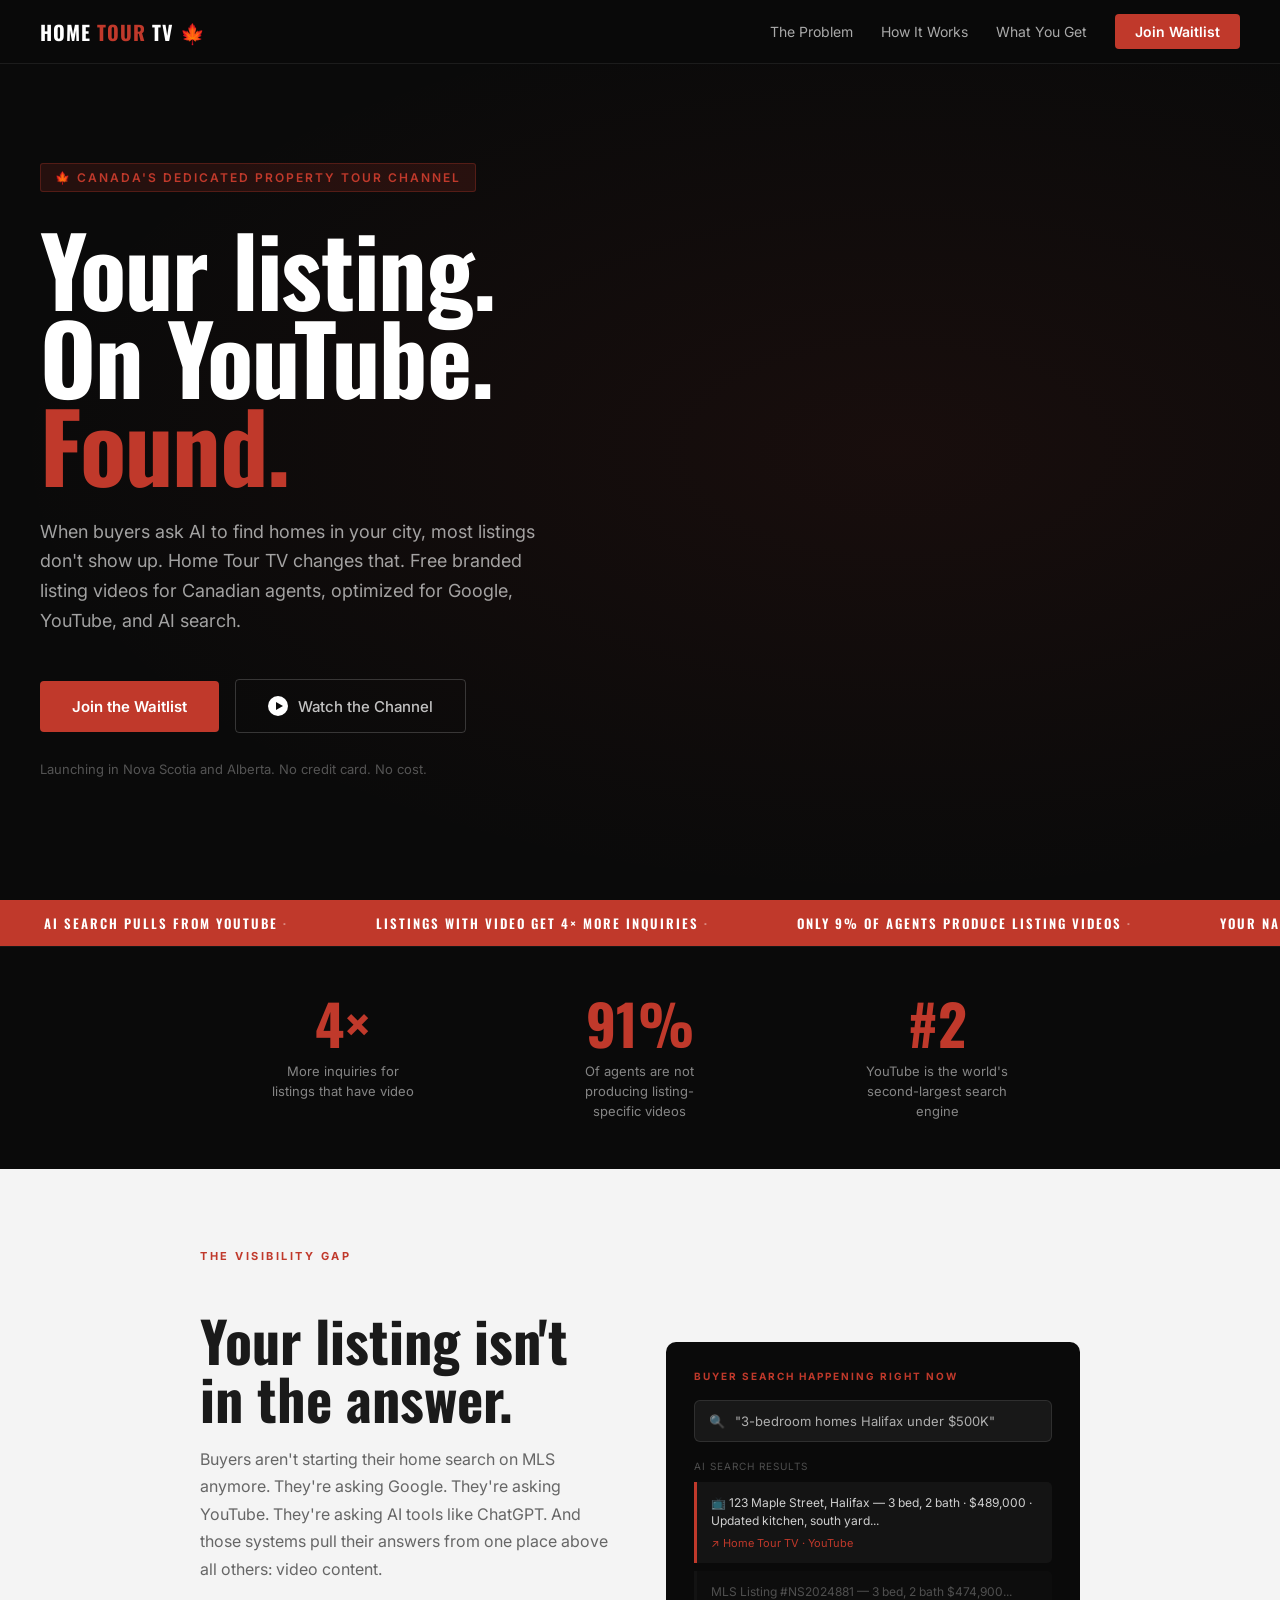
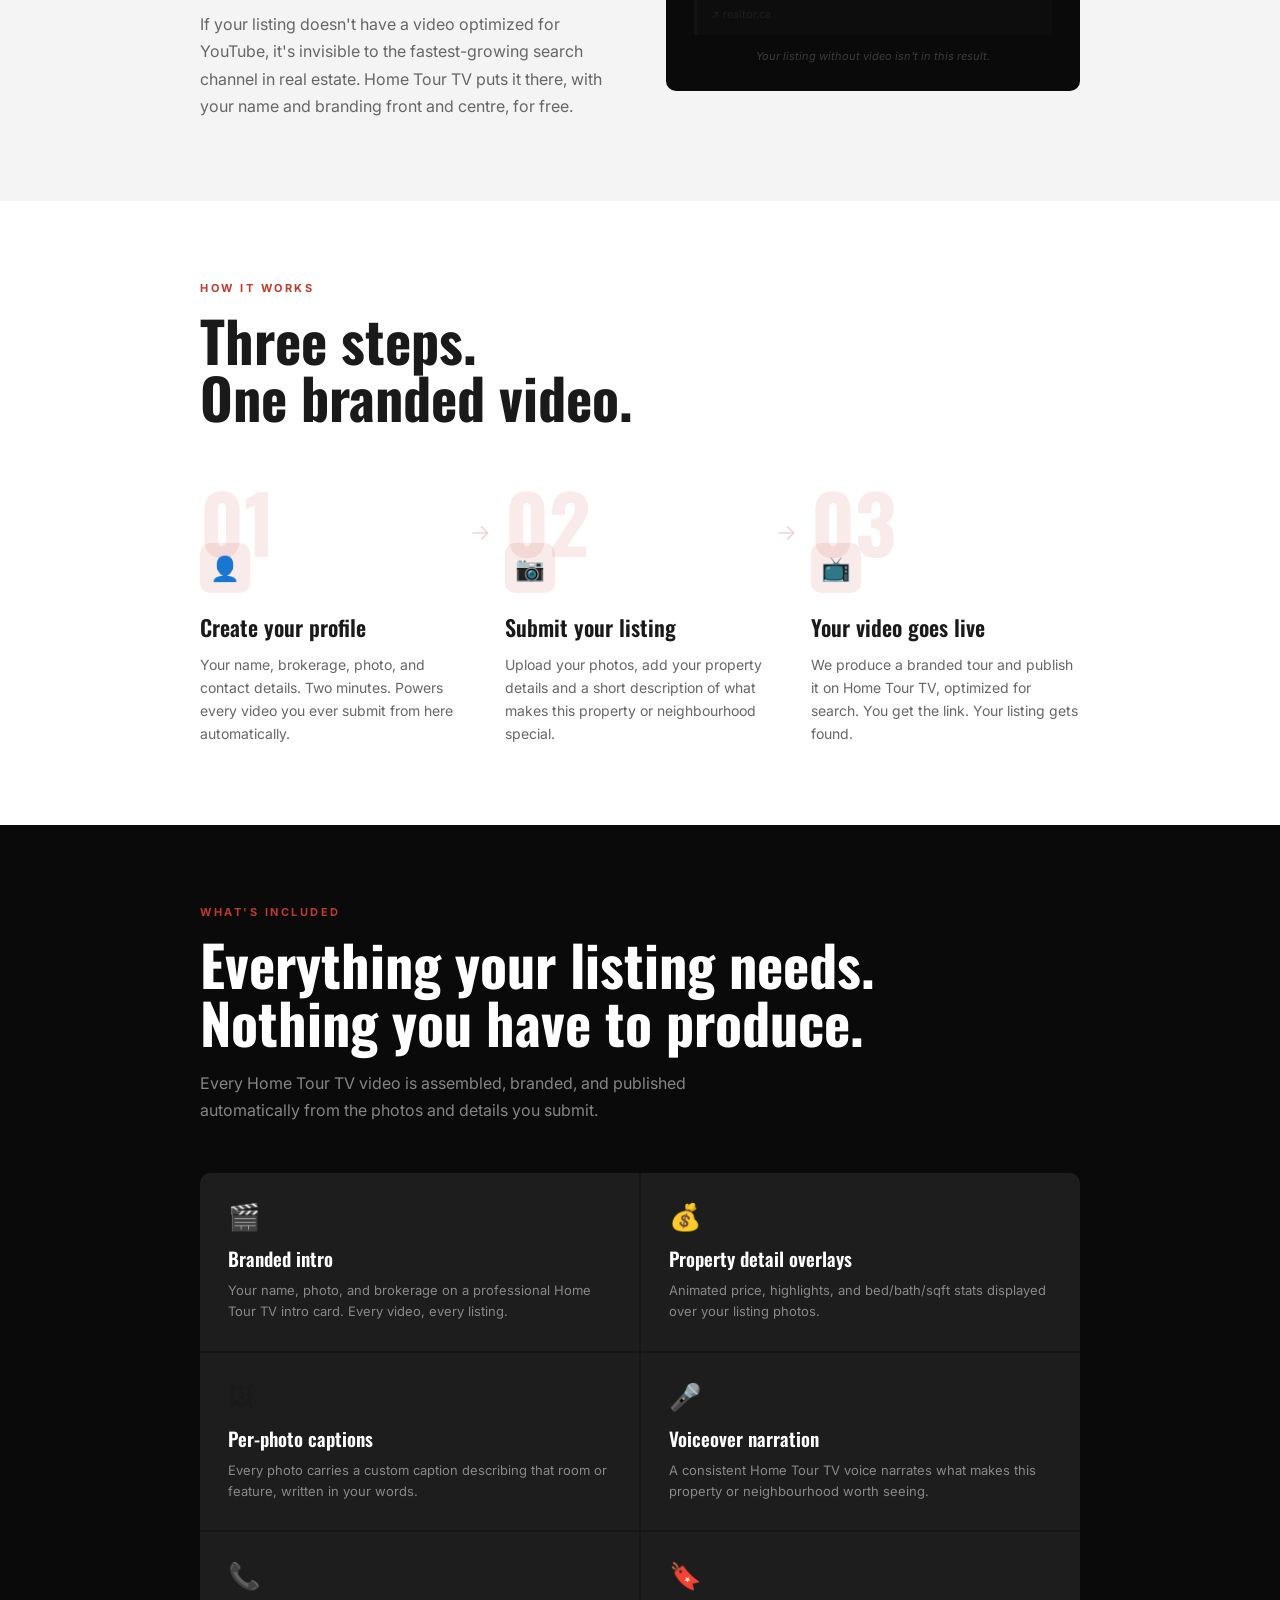
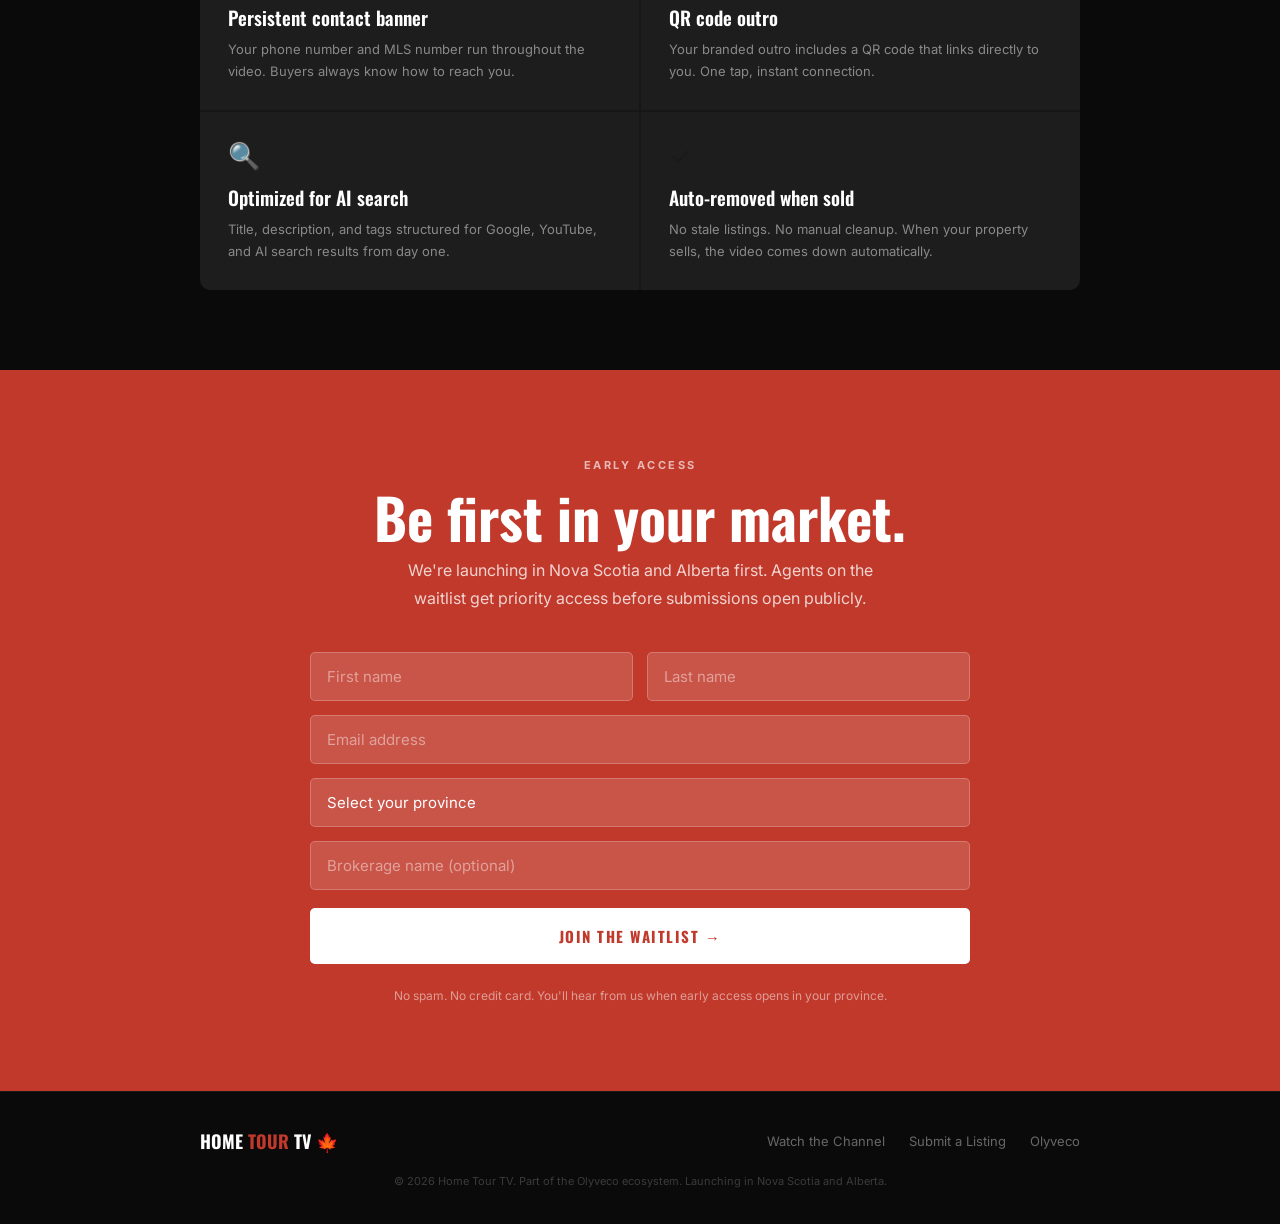
==== index.html @ 2bc675bc "Initial landing page for hometourtv.com Static HTML/CSS/JS landing page with: - Hero with three-word" ====
<!DOCTYPE html>
<html lang="en">
<head>
<meta charset="UTF-8">
<meta name="viewport" content="width=device-width, initial-scale=1.0">
<title>Home Tour TV — Canada's Property Tour Channel</title>
<meta name="description" content="Free branded listing videos on Canada's property tour channel. Your photos, your branding, optimized for Google, YouTube, and AI search. Launching in NS and AB.">
<meta property="og:title" content="Home Tour TV — Canada's Property Tour Channel">
<meta property="og:description" content="When buyers ask AI to find homes in your city, your listing should show up. Home Tour TV makes that happen. Free for Canadian agents.">
<meta property="og:image" content="/images/og-image.jpg">
<meta property="og:url" content="https://hometourtv.com">
<meta name="twitter:card" content="summary_large_image">
<link rel="canonical" href="https://hometourtv.com">
<link rel="icon" href="/images/favicon.png" type="image/png">
<link href="https://fonts.googleapis.com/css2?family=Oswald:wght@400;600;700&family=Inter:wght@400;500;600&display=swap" rel="stylesheet">
<link rel="stylesheet" href="/css/styles.css">
</head>
<body>

<nav>
  <div class="nav-logo">HOME <span>TOUR</span> TV &#127809;</div>
  <div class="nav-links">
    <a href="#problem">The Problem</a>
    <a href="#how">How It Works</a>
    <a href="#features">What You Get</a>
    <a href="#waitlist" class="nav-cta" data-track="cta_click">Join Waitlist</a>
  </div>
</nav>

<div class="hero">
  <div class="hero-inner">
    <div class="hero-eyebrow"><span>&#127809; Canada's dedicated property tour channel</span></div>
    <h1>Your listing.<br>On YouTube.<br><em>Found.</em></h1>
    <p class="hero-sub">When buyers ask AI to find homes in your city, most listings don't show up. Home Tour TV changes that. Free branded listing videos for Canadian agents, optimized for Google, YouTube, and AI search.</p>
    <div class="hero-actions">
      <a href="#waitlist" class="btn-primary" id="hero-cta" data-track="cta_click">Join the Waitlist</a>
      <a href="https://www.youtube.com/@HomeTourTV" target="_blank" rel="noopener" class="btn-ghost" data-track="channel_click"><span class="play-dot"></span>Watch the Channel</a>
    </div>
    <p class="hero-footnote">Launching in Nova Scotia and Alberta. No credit card. No cost.</p>
  </div>
</div>

<div class="ticker" aria-hidden="true">
  <div class="ticker-inner">
    <span class="tick">AI search pulls from YouTube <span class="tick-sep">&#183;</span></span>
    <span class="tick">Listings with video get 4&#215; more inquiries <span class="tick-sep">&#183;</span></span>
    <span class="tick">Only 9% of agents produce listing videos <span class="tick-sep">&#183;</span></span>
    <span class="tick">Your name. Your brand. Your channel. <span class="tick-sep">&#183;</span></span>
    <span class="tick">Auto-removed when your property sells <span class="tick-sep">&#183;</span></span>
    <span class="tick">Free for Canadian agents <span class="tick-sep">&#183;</span></span>
    <span class="tick">AI search pulls from YouTube <span class="tick-sep">&#183;</span></span>
    <span class="tick">Listings with video get 4&#215; more inquiries <span class="tick-sep">&#183;</span></span>
    <span class="tick">Only 9% of agents produce listing videos <span class="tick-sep">&#183;</span></span>
    <span class="tick">Your name. Your brand. Your channel. <span class="tick-sep">&#183;</span></span>
    <span class="tick">Auto-removed when your property sells <span class="tick-sep">&#183;</span></span>
    <span class="tick">Free for Canadian agents <span class="tick-sep">&#183;</span></span>
  </div>
</div>

<div class="stats-bar">
  <div class="stats-row">
    <div class="stat">
      <div class="stat-fig">4&#215;</div>
      <div class="stat-desc">More inquiries for listings that have video</div>
    </div>
    <div class="stat">
      <div class="stat-fig">91%</div>
      <div class="stat-desc">Of agents are not producing listing-specific videos</div>
    </div>
    <div class="stat">
      <div class="stat-fig">#2</div>
      <div class="stat-desc">YouTube is the world's second-largest search engine</div>
    </div>
  </div>
</div>

<section class="section problem-bg" id="problem">
  <div class="wrap">
    <p class="eyebrow">The visibility gap</p>
    <div class="problem-grid">
      <div>
        <h2 class="headline">Your listing isn't in the answer.</h2>
        <p class="body-text">Buyers aren't starting their home search on MLS anymore. They're asking Google. They're asking YouTube. They're asking AI tools like ChatGPT. And those systems pull their answers from one place above all others: video content.<br><br>If your listing doesn't have a video optimized for YouTube, it's invisible to the fastest-growing search channel in real estate. Home Tour TV puts it there, with your name and branding front and centre, for free.</p>
      </div>
      <div class="vis">
        <p class="vis-label">Buyer search happening right now</p>
        <div class="search-pill">
          <span>&#128269;</span>
          <span>"3-bedroom homes Halifax under $500K"</span>
        </div>
        <p class="results-label">AI search results</p>
        <div class="result">
          <p>&#128250; 123 Maple Street, Halifax &#8212; 3 bed, 2 bath &#183; $489,000 &#183; Updated kitchen, south yard...</p>
          <p class="src">&#8599; Home Tour TV &#183; YouTube</p>
        </div>
        <div class="result result-dim">
          <p>MLS Listing #NS2024881 &#8212; 3 bed, 2 bath $474,900...</p>
          <p class="src">&#8599; realtor.ca</p>
        </div>
        <p class="no-show">Your listing without video isn't in this result.</p>
      </div>
    </div>
  </div>
</section>

<section class="section" id="how">
  <div class="wrap">
    <p class="eyebrow">How it works</p>
    <h2 class="headline">Three steps.<br>One branded video.</h2>
    <div class="steps-row">
      <div class="step">
        <div class="step-num">01</div>
        <div class="step-icon">&#128100;</div>
        <h3>Create your profile</h3>
        <p>Your name, brokerage, photo, and contact details. Two minutes. Powers every video you ever submit from here automatically.</p>
        <span class="step-arrow">&#8594;</span>
      </div>
      <div class="step">
        <div class="step-num">02</div>
        <div class="step-icon">&#128247;</div>
        <h3>Submit your listing</h3>
        <p>Upload your photos, add your property details and a short description of what makes this property or neighbourhood special.</p>
        <span class="step-arrow">&#8594;</span>
      </div>
      <div class="step">
        <div class="step-num">03</div>
        <div class="step-icon">&#128250;</div>
        <h3>Your video goes live</h3>
        <p>We produce a branded tour and publish it on Home Tour TV, optimized for search. You get the link. Your listing gets found.</p>
      </div>
    </div>
  </div>
</section>

<section class="dark-section" id="features">
  <div class="wrap">
    <p class="eyebrow">What's included</p>
    <h2 class="headline">Everything your listing needs.<br>Nothing you have to produce.</h2>
    <p class="body-text">Every Home Tour TV video is assembled, branded, and published automatically from the photos and details you submit.</p>
    <div class="features-grid">
      <div class="feat">
        <div class="feat-ico">&#127916;</div>
        <h4>Branded intro</h4>
        <p>Your name, photo, and brokerage on a professional Home Tour TV intro card. Every video, every listing.</p>
      </div>
      <div class="feat">
        <div class="feat-ico">&#128176;</div>
        <h4>Property detail overlays</h4>
        <p>Animated price, highlights, and bed/bath/sqft stats displayed over your listing photos.</p>
      </div>
      <div class="feat">
        <div class="feat-ico">&#128444;</div>
        <h4>Per-photo captions</h4>
        <p>Every photo carries a custom caption describing that room or feature, written in your words.</p>
      </div>
      <div class="feat">
        <div class="feat-ico">&#127908;</div>
        <h4>Voiceover narration</h4>
        <p>A consistent Home Tour TV voice narrates what makes this property or neighbourhood worth seeing.</p>
      </div>
      <div class="feat">
        <div class="feat-ico">&#128222;</div>
        <h4>Persistent contact banner</h4>
        <p>Your phone number and MLS number run throughout the video. Buyers always know how to reach you.</p>
      </div>
      <div class="feat">
        <div class="feat-ico">&#128278;</div>
        <h4>QR code outro</h4>
        <p>Your branded outro includes a QR code that links directly to you. One tap, instant connection.</p>
      </div>
      <div class="feat">
        <div class="feat-ico">&#128269;</div>
        <h4>Optimized for AI search</h4>
        <p>Title, description, and tags structured for Google, YouTube, and AI search results from day one.</p>
      </div>
      <div class="feat">
        <div class="feat-ico">&#10003;</div>
        <h4>Auto-removed when sold</h4>
        <p>No stale listings. No manual cleanup. When your property sells, the video comes down automatically.</p>
      </div>
    </div>
  </div>
</section>

<section class="form-bg" id="waitlist">
  <div class="form-wrap">
    <p class="eyebrow">Early access</p>
    <h2 class="headline">Be first in your market.</h2>
    <p class="body-text">We're launching in Nova Scotia and Alberta first. Agents on the waitlist get priority access before submissions open publicly.</p>
    <form id="waitlist-form" class="field-group" novalidate>
      <div class="field-row">
        <input type="text" id="fname" name="first_name" placeholder="First name" required>
        <input type="text" id="lname" name="last_name" placeholder="Last name">
      </div>
      <input type="email" id="email" name="email" placeholder="Email address" required>
      <select id="province" name="province" required>
        <option value="" disabled selected>Select your province</option>
        <option value="NS">Nova Scotia</option>
        <option value="AB">Alberta</option>
        <option value="other">Other province (national waitlist)</option>
      </select>
      <input type="text" id="brokerage" name="brokerage" placeholder="Brokerage name (optional)">
      <button type="submit" class="submit-btn">JOIN THE WAITLIST &#8594;</button>
      <p class="form-fine">No spam. No credit card. You'll hear from us when early access opens in your province.</p>
    </form>
    <div class="success-box" id="success-box">
      <h3>You're on the list. &#127809;</h3>
      <p>We'll email you the moment early access opens in your province. Know another agent who should be on here? Forward this page their way.</p>
    </div>
  </div>
</section>

<footer>
  <div class="footer-row">
    <div class="footer-brand">HOME <span>TOUR</span> TV &#127809;</div>
    <div class="footer-nav">
      <a href="https://www.youtube.com/@HomeTourTV" target="_blank" rel="noopener">Watch the Channel</a>
      <a href="https://submityourlisting.ca">Submit a Listing</a>
      <a href="https://olyveco.com">Olyveco</a>
    </div>
  </div>
  <p class="footer-copy">&#169; 2026 Home Tour TV. Part of the Olyveco ecosystem. Launching in Nova Scotia and Alberta.</p>
</footer>

<!-- GA4 — replace G-XXXXXXXXXX with your Measurement ID -->
<script async src="https://www.googletagmanager.com/gtag/js?id=G-XXXXXXXXXX"></script>
<script>
window.dataLayer = window.dataLayer || [];
function gtag(){ dataLayer.push(arguments); }
gtag('js', new Date());
gtag('config', 'G-XXXXXXXXXX');
</script>
<script src="/js/main.js"></script>
</body>
</html>
---- css/styles.css ----
/* === Reset & Variables === */
*, *::before, *::after { margin: 0; padding: 0; box-sizing: border-box; }

:root {
  --red: #C0392B;
  --red-dark: #8B1A1A;
  --black: #0A0A0A;
  --white: #FFFFFF;
  --gray: #F4F4F4;
  --text: #1A1A1A;
  --muted: #666666;
}

body {
  font-family: 'Inter', sans-serif;
  background: var(--white);
  color: var(--text);
  overflow-x: hidden;
}

/* === Navigation === */
nav {
  position: fixed;
  top: 0;
  left: 0;
  right: 0;
  z-index: 100;
  background: rgba(10, 10, 10, 0.96);
  backdrop-filter: blur(8px);
  -webkit-backdrop-filter: blur(8px);
  display: flex;
  align-items: center;
  justify-content: space-between;
  padding: 14px 40px;
  border-bottom: 1px solid rgba(255, 255, 255, 0.08);
}

.nav-logo {
  font-family: 'Oswald', sans-serif;
  font-weight: 700;
  font-size: 20px;
  color: var(--white);
  letter-spacing: 1px;
}

.nav-logo span { color: var(--red); }

.nav-links {
  display: flex;
  align-items: center;
  gap: 0;
}

.nav-links a {
  color: rgba(255, 255, 255, 0.65);
  text-decoration: none;
  font-size: 14px;
  margin-left: 28px;
  transition: color 0.2s;
}

.nav-links a:hover { color: var(--white); }

.nav-cta {
  background: var(--red) !important;
  color: var(--white) !important;
  padding: 9px 20px;
  border-radius: 4px;
  font-weight: 600;
  font-size: 13px;
}

/* === Hero === */
.hero {
  background: var(--black);
  min-height: 100vh;
  display: flex;
  flex-direction: column;
  justify-content: center;
  padding: 120px 40px 80px;
  position: relative;
  overflow: hidden;
}

.hero::before {
  content: '';
  position: absolute;
  top: 0;
  left: 0;
  right: 0;
  bottom: 0;
  background: radial-gradient(ellipse at 70% 50%, rgba(192, 57, 43, 0.08) 0%, transparent 70%);
  pointer-events: none;
}

.hero-inner {
  max-width: 800px;
  position: relative;
}

.hero-eyebrow {
  display: inline-flex;
  align-items: center;
  gap: 8px;
  background: rgba(192, 57, 43, 0.15);
  border: 1px solid rgba(192, 57, 43, 0.3);
  border-radius: 3px;
  padding: 6px 14px;
  margin-bottom: 32px;
}

.hero-eyebrow span {
  font-size: 12px;
  font-weight: 600;
  color: var(--red);
  text-transform: uppercase;
  letter-spacing: 2px;
}

.hero h1 {
  font-family: 'Oswald', sans-serif;
  font-weight: 700;
  font-size: clamp(52px, 8vw, 96px);
  line-height: 0.92;
  color: var(--white);
  letter-spacing: -1px;
  margin-bottom: 28px;
}

.hero h1 em {
  color: var(--red);
  font-style: normal;
}

.hero-sub {
  font-size: 18px;
  color: rgba(255, 255, 255, 0.62);
  line-height: 1.65;
  max-width: 520px;
  margin-bottom: 44px;
}

.hero-actions {
  display: flex;
  gap: 16px;
  flex-wrap: wrap;
  align-items: center;
}

.btn-primary {
  background: var(--red);
  color: var(--white);
  padding: 16px 32px;
  border-radius: 4px;
  font-weight: 600;
  font-size: 15px;
  text-decoration: none;
  display: inline-block;
  transition: background 0.2s;
  border: none;
  cursor: pointer;
}

.btn-primary:hover { background: var(--red-dark); }

.btn-ghost {
  background: transparent;
  color: rgba(255, 255, 255, 0.75);
  padding: 16px 32px;
  border-radius: 4px;
  font-weight: 500;
  font-size: 15px;
  text-decoration: none;
  display: inline-flex;
  align-items: center;
  gap: 10px;
  border: 1px solid rgba(255, 255, 255, 0.18);
  transition: all 0.2s;
}

.btn-ghost:hover {
  border-color: rgba(255, 255, 255, 0.45);
  color: var(--white);
}

.play-dot {
  width: 20px;
  height: 20px;
  background: var(--white);
  border-radius: 50%;
  display: flex;
  align-items: center;
  justify-content: center;
  flex-shrink: 0;
}

.play-dot::after {
  content: '';
  border-left: 7px solid var(--black);
  border-top: 4px solid transparent;
  border-bottom: 4px solid transparent;
  margin-left: 2px;
}

.hero-footnote {
  margin-top: 28px;
  font-size: 13px;
  color: rgba(255, 255, 255, 0.3);
}

/* === News Ticker === */
.ticker {
  background: var(--red);
  padding: 13px 0;
  overflow: hidden;
  white-space: nowrap;
}

.ticker-inner {
  display: inline-flex;
  animation: scroll 32s linear infinite;
}

.tick {
  font-family: 'Oswald', sans-serif;
  font-weight: 600;
  font-size: 13px;
  color: var(--white);
  letter-spacing: 2px;
  text-transform: uppercase;
  padding: 0 44px;
}

.tick-sep { color: rgba(255, 255, 255, 0.4); }

@keyframes scroll {
  0% { transform: translateX(0); }
  100% { transform: translateX(-50%); }
}

@media (prefers-reduced-motion: reduce) {
  .ticker-inner { animation: none; }
}

/* === Stats Bar === */
.stats-bar {
  background: var(--black);
  border-top: 1px solid rgba(255, 255, 255, 0.05);
  padding: 48px 40px;
}

.stats-row {
  max-width: 860px;
  margin: 0 auto;
  display: grid;
  grid-template-columns: repeat(3, 1fr);
  gap: 32px;
}

.stat { text-align: center; }

.stat-fig {
  font-family: 'Oswald', sans-serif;
  font-weight: 700;
  font-size: 56px;
  color: var(--red);
  line-height: 1;
  margin-bottom: 10px;
}

.stat-desc {
  font-size: 13px;
  color: rgba(255, 255, 255, 0.5);
  line-height: 1.55;
  max-width: 150px;
  margin: 0 auto;
}

/* === Shared Section Styles === */
.section { padding: 80px 40px; }
.wrap { max-width: 880px; margin: 0 auto; }

.eyebrow {
  font-size: 11px;
  font-weight: 700;
  color: var(--red);
  text-transform: uppercase;
  letter-spacing: 2.5px;
  margin-bottom: 16px;
}

.headline {
  font-family: 'Oswald', sans-serif;
  font-weight: 700;
  font-size: clamp(34px, 4.5vw, 56px);
  line-height: 1.02;
  margin-bottom: 20px;
}

.body-text {
  font-size: 16px;
  color: var(--muted);
  line-height: 1.72;
  max-width: 560px;
}

/* === Problem Section === */
.problem-bg { background: var(--gray); }

.problem-grid {
  display: grid;
  grid-template-columns: 1fr 1fr;
  gap: 52px;
  align-items: center;
  margin-top: 48px;
}

.vis {
  background: var(--black);
  border-radius: 10px;
  padding: 28px;
}

.vis-label {
  font-size: 10px;
  color: var(--red);
  font-weight: 700;
  letter-spacing: 2px;
  text-transform: uppercase;
  margin-bottom: 18px;
}

.search-pill {
  background: rgba(255, 255, 255, 0.06);
  border: 1px solid rgba(255, 255, 255, 0.1);
  border-radius: 6px;
  padding: 12px 14px;
  display: flex;
  align-items: center;
  gap: 10px;
  margin-bottom: 18px;
}

.search-pill span {
  font-size: 13px;
  color: rgba(255, 255, 255, 0.65);
}

.results-label {
  font-size: 10px;
  color: rgba(255, 255, 255, 0.28);
  margin-bottom: 10px;
  letter-spacing: 1px;
  text-transform: uppercase;
}

.result {
  border-left: 3px solid var(--red);
  background: rgba(255, 255, 255, 0.04);
  padding: 12px 14px;
  border-radius: 0 5px 5px 0;
  margin-bottom: 8px;
}

.result p {
  font-size: 12px;
  color: rgba(255, 255, 255, 0.8);
  line-height: 1.5;
}

.result .src {
  font-size: 11px;
  color: var(--red);
  margin-top: 5px;
}

.result-dim {
  border-left-color: rgba(255, 255, 255, 0.08);
  opacity: 0.35;
}

.result-dim .src { color: rgba(255, 255, 255, 0.2); }

.no-show {
  font-size: 11px;
  color: rgba(255, 255, 255, 0.2);
  text-align: center;
  margin-top: 14px;
  font-style: italic;
}

/* === How It Works === */
.steps-row {
  display: grid;
  grid-template-columns: repeat(3, 1fr);
  gap: 36px;
  margin-top: 56px;
  position: relative;
}

.step { position: relative; }

.step-num {
  font-family: 'Oswald', sans-serif;
  font-size: 80px;
  font-weight: 700;
  color: rgba(192, 57, 43, 0.1);
  line-height: 1;
  margin-bottom: -18px;
}

.step-icon {
  width: 50px;
  height: 50px;
  background: rgba(192, 57, 43, 0.1);
  border-radius: 10px;
  display: flex;
  align-items: center;
  justify-content: center;
  font-size: 24px;
  margin-bottom: 18px;
}

.step h3 {
  font-family: 'Oswald', sans-serif;
  font-size: 22px;
  font-weight: 600;
  margin-bottom: 10px;
}

.step p {
  font-size: 14px;
  color: var(--muted);
  line-height: 1.65;
}

.step-arrow {
  position: absolute;
  right: -22px;
  top: 38px;
  font-size: 22px;
  color: rgba(192, 57, 43, 0.25);
  font-weight: 300;
}

/* === Features (Dark) === */
.dark-section {
  background: var(--black);
  padding: 80px 40px;
}

.dark-section .eyebrow { color: var(--red); }
.dark-section .headline { color: var(--white); }

.dark-section .body-text {
  color: rgba(255, 255, 255, 0.5);
  margin-bottom: 48px;
}

.features-grid {
  display: grid;
  grid-template-columns: repeat(2, 1fr);
  gap: 2px;
  background: rgba(255, 255, 255, 0.05);
  border-radius: 10px;
  overflow: hidden;
}

.feat {
  background: rgba(255, 255, 255, 0.03);
  padding: 28px;
  transition: background 0.2s;
}

.feat:hover { background: rgba(255, 255, 255, 0.06); }
.feat-ico { font-size: 26px; margin-bottom: 12px; }

.feat h4 {
  font-family: 'Oswald', sans-serif;
  font-size: 19px;
  font-weight: 600;
  color: var(--white);
  margin-bottom: 8px;
}

.feat p {
  font-size: 13px;
  color: rgba(255, 255, 255, 0.48);
  line-height: 1.65;
}

/* === Waitlist Form === */
.form-bg {
  background: var(--red);
  padding: 88px 40px;
}

.form-wrap {
  max-width: 660px;
  margin: 0 auto;
  text-align: center;
}

.form-wrap .eyebrow { color: rgba(255, 255, 255, 0.65); }
.form-wrap .headline { color: var(--white); margin-bottom: 12px; }

.form-wrap .body-text {
  color: rgba(255, 255, 255, 0.78);
  margin: 0 auto 40px;
  max-width: 480px;
}

.field-group {
  display: flex;
  flex-direction: column;
  gap: 14px;
  text-align: left;
}

.field-row {
  display: grid;
  grid-template-columns: 1fr 1fr;
  gap: 14px;
}

.field-group input,
.field-group select {
  background: rgba(255, 255, 255, 0.14);
  border: 1px solid rgba(255, 255, 255, 0.22);
  border-radius: 5px;
  padding: 14px 16px;
  font-size: 15px;
  color: var(--white);
  font-family: 'Inter', sans-serif;
  width: 100%;
  outline: none;
  transition: border 0.2s;
}

.field-group input::placeholder { color: rgba(255, 255, 255, 0.45); }

.field-group input:focus,
.field-group select:focus {
  border-color: rgba(255, 255, 255, 0.55);
}

.field-group select {
  appearance: none;
  -webkit-appearance: none;
  cursor: pointer;
}

.field-group select option { background: #8B1A1A; }

.field-group input.field-error,
.field-group select.field-error {
  border-color: rgba(255, 255, 255, 0.9);
}

.submit-btn {
  background: var(--white);
  color: var(--red);
  border: none;
  border-radius: 5px;
  padding: 17px;
  font-size: 15px;
  font-weight: 700;
  font-family: 'Oswald', sans-serif;
  letter-spacing: 1.5px;
  text-transform: uppercase;
  cursor: pointer;
  width: 100%;
  transition: all 0.2s;
  margin-top: 4px;
}

.submit-btn:hover {
  background: var(--black);
  color: var(--white);
}

.submit-btn:disabled {
  opacity: 0.6;
  cursor: not-allowed;
}

.form-fine {
  font-size: 12px;
  color: rgba(255, 255, 255, 0.5);
  margin-top: 10px;
  text-align: center;
}

.success-box {
  display: none;
  background: rgba(255, 255, 255, 0.18);
  border-radius: 10px;
  padding: 32px;
  text-align: center;
}

.success-box h3 {
  font-family: 'Oswald', sans-serif;
  font-size: 28px;
  color: var(--white);
  margin-bottom: 10px;
}

.success-box p {
  font-size: 14px;
  color: rgba(255, 255, 255, 0.82);
  line-height: 1.6;
}

/* === Footer === */
footer {
  background: var(--black);
  border-top: 1px solid rgba(255, 255, 255, 0.06);
  padding: 36px 40px;
}

.footer-row {
  max-width: 880px;
  margin: 0 auto;
  display: flex;
  align-items: center;
  justify-content: space-between;
  flex-wrap: wrap;
  gap: 16px;
}

.footer-brand {
  font-family: 'Oswald', sans-serif;
  font-weight: 700;
  font-size: 18px;
  color: var(--white);
}

.footer-brand span { color: var(--red); }

.footer-nav {
  display: flex;
  gap: 24px;
}

.footer-nav a {
  font-size: 13px;
  color: rgba(255, 255, 255, 0.38);
  text-decoration: none;
  transition: color 0.2s;
}

.footer-nav a:hover { color: rgba(255, 255, 255, 0.75); }

.footer-copy {
  max-width: 880px;
  margin: 20px auto 0;
  font-size: 11px;
  color: rgba(255, 255, 255, 0.2);
  text-align: center;
}

/* === Mobile: < 768px === */
@media (max-width: 767px) {
  nav { padding: 12px 20px; }

  .nav-links a:not(.nav-cta) { display: none; }

  .hero { padding: 100px 24px 60px; }

  .hero h1 { font-size: clamp(44px, 12vw, 72px); }

  .hero-sub { font-size: 16px; }

  .hero-actions { flex-direction: column; align-items: stretch; }

  .btn-primary,
  .btn-ghost {
    text-align: center;
    justify-content: center;
  }

  .stats-row {
    grid-template-columns: 1fr;
    gap: 28px;
  }

  .stat-fig { font-size: 44px; }

  .section { padding: 60px 24px; }

  .problem-grid {
    grid-template-columns: 1fr;
    gap: 32px;
  }

  .steps-row {
    grid-template-columns: 1fr;
    gap: 40px;
  }

  .step-arrow { display: none; }

  .features-grid { grid-template-columns: 1fr; }

  .form-bg { padding: 60px 24px; }

  .field-row { grid-template-columns: 1fr; }

  footer { padding: 28px 24px; }

  .footer-row {
    flex-direction: column;
    align-items: center;
    text-align: center;
  }

  .footer-nav { flex-wrap: wrap; justify-content: center; }

  .dark-section { padding: 60px 24px; }
}

/* === Tablet: 768px–1023px === */
@media (min-width: 768px) and (max-width: 1023px) {
  .hero { padding: 120px 32px 80px; }

  .problem-grid { gap: 32px; }

  .steps-row { gap: 24px; }

  .step-arrow { right: -14px; font-size: 18px; }
}
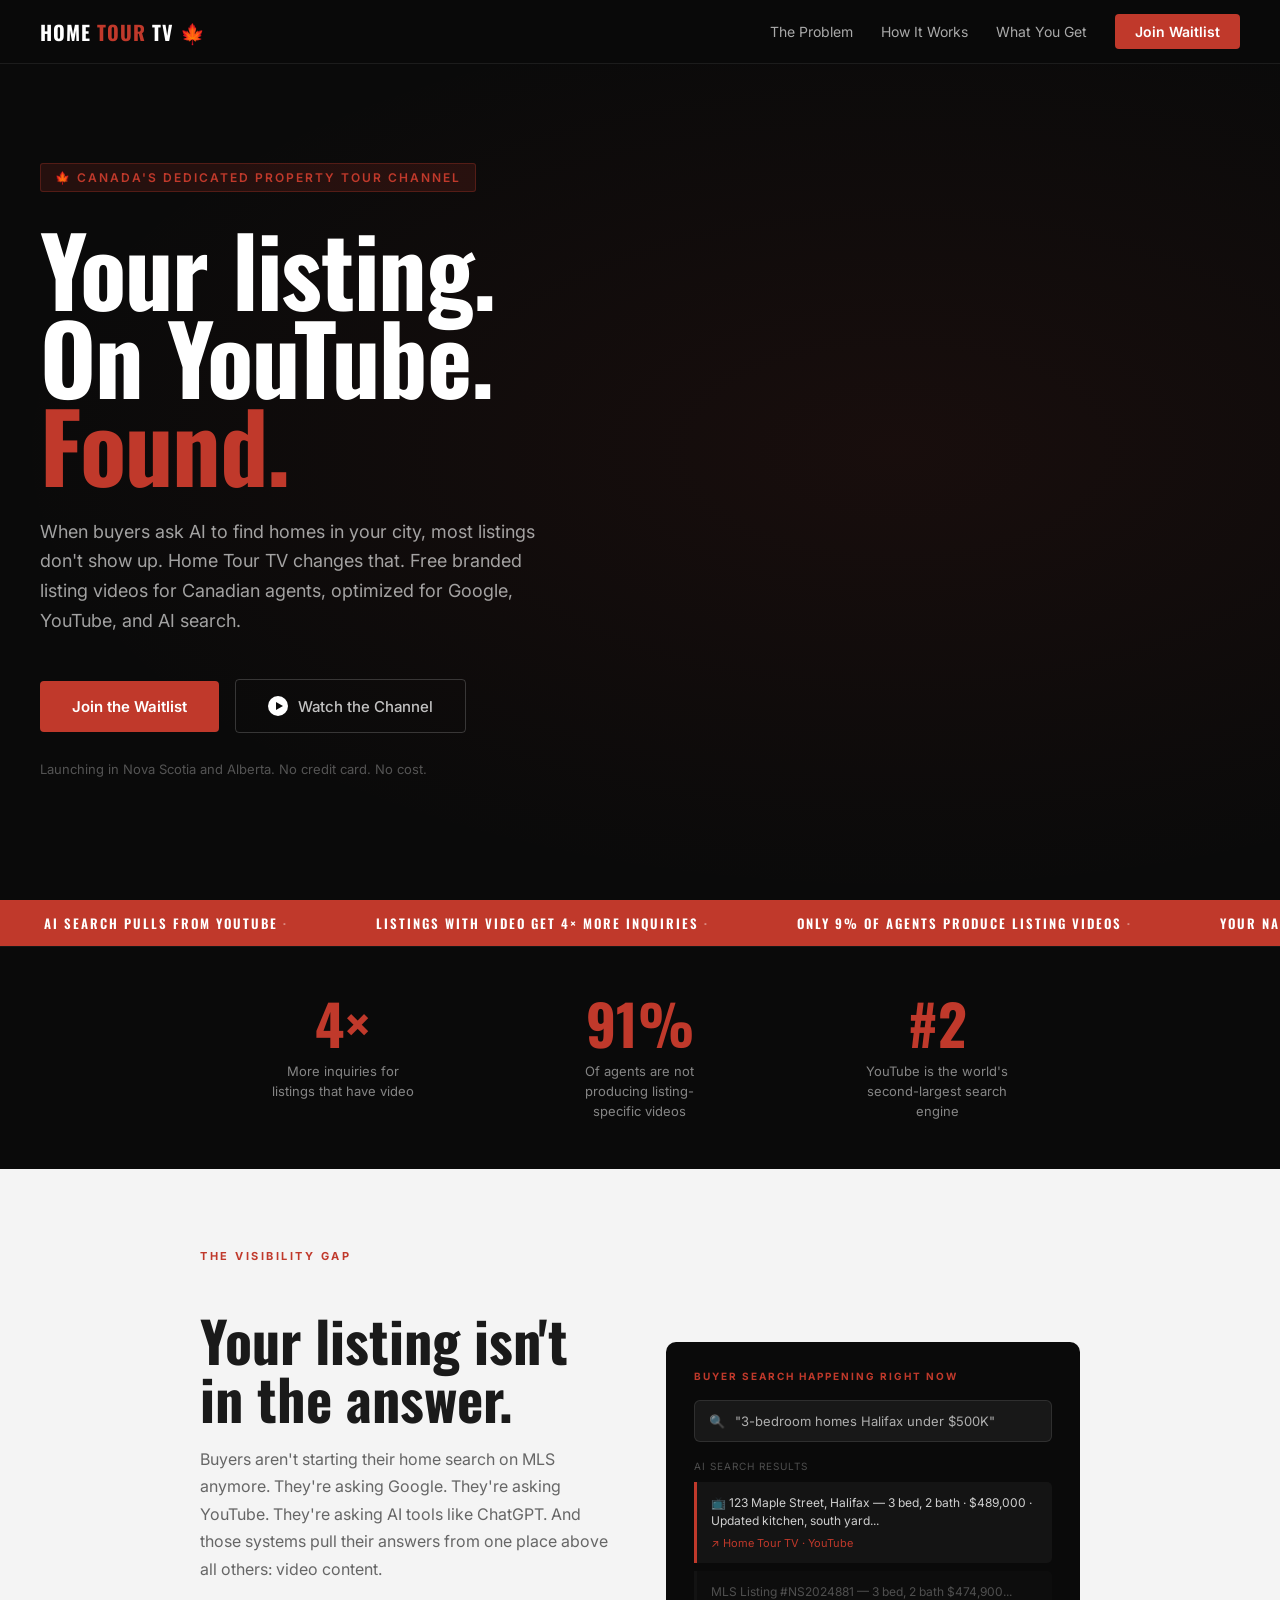
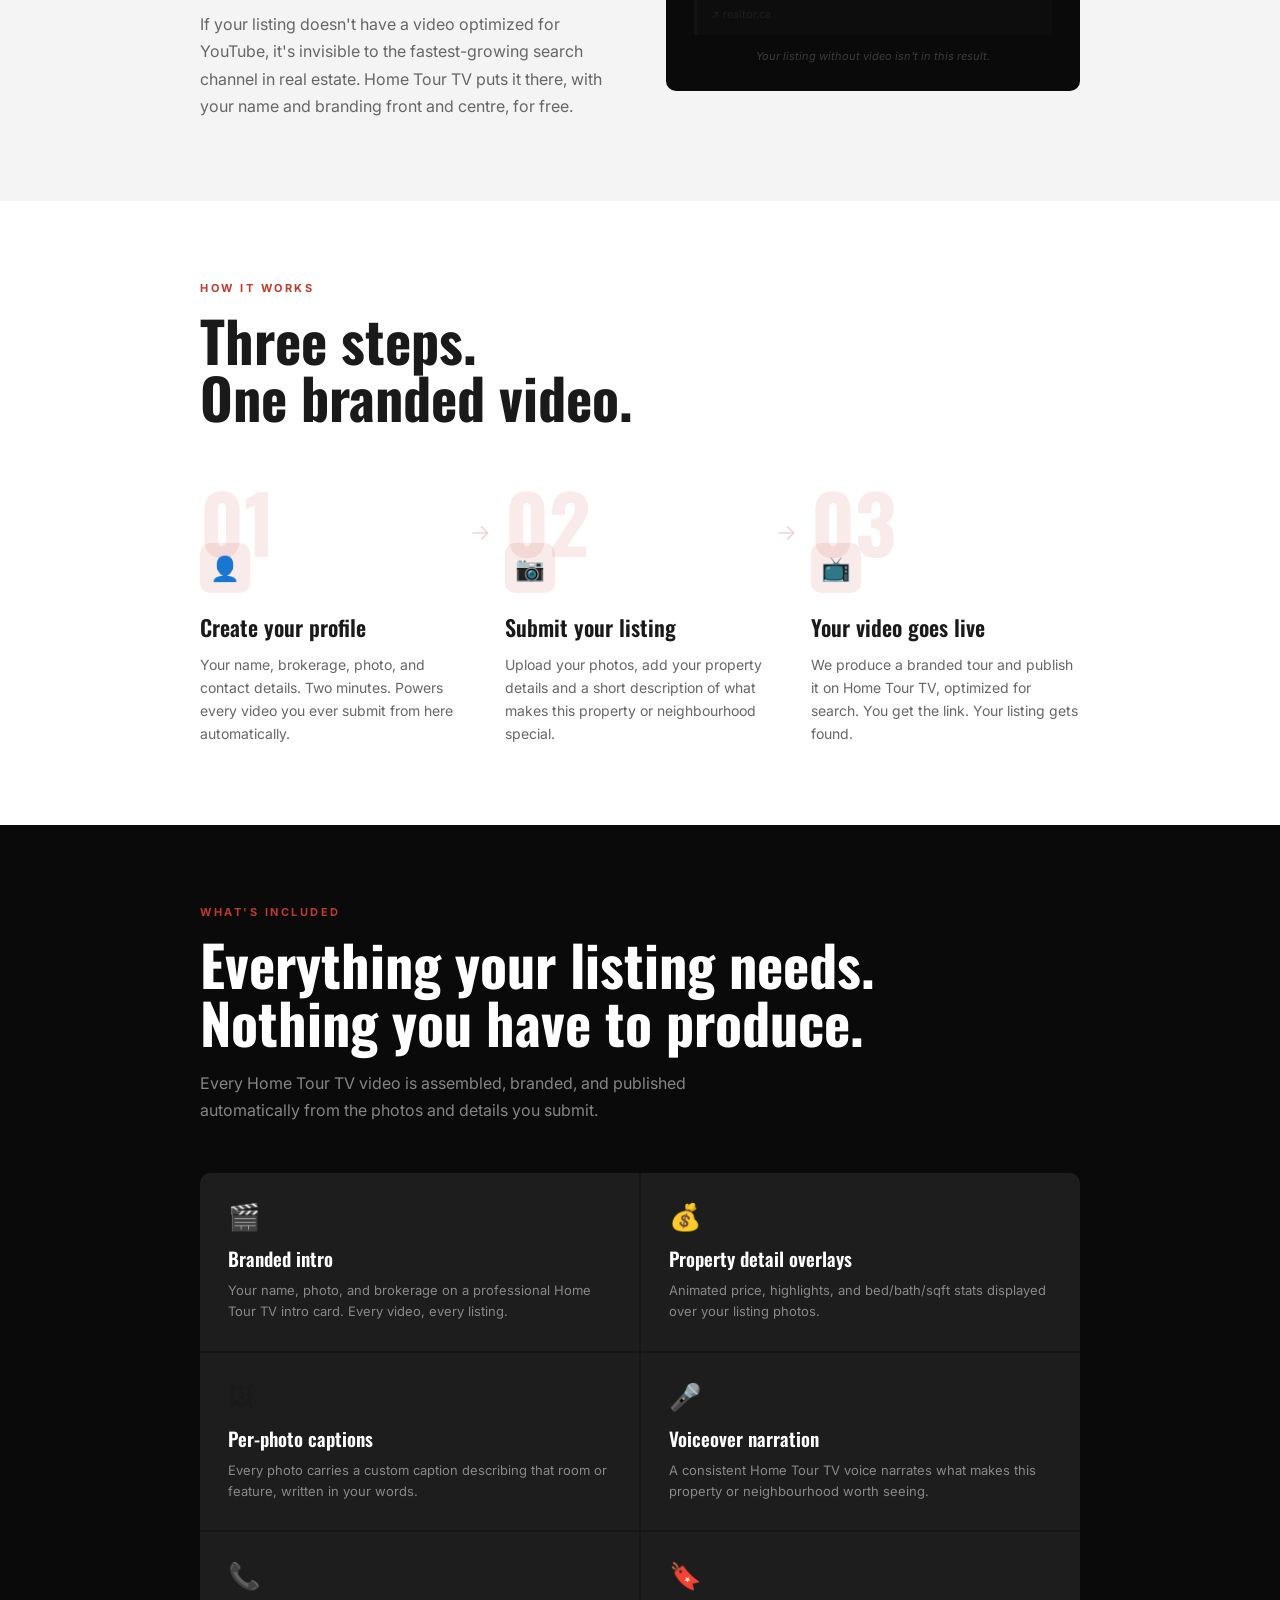
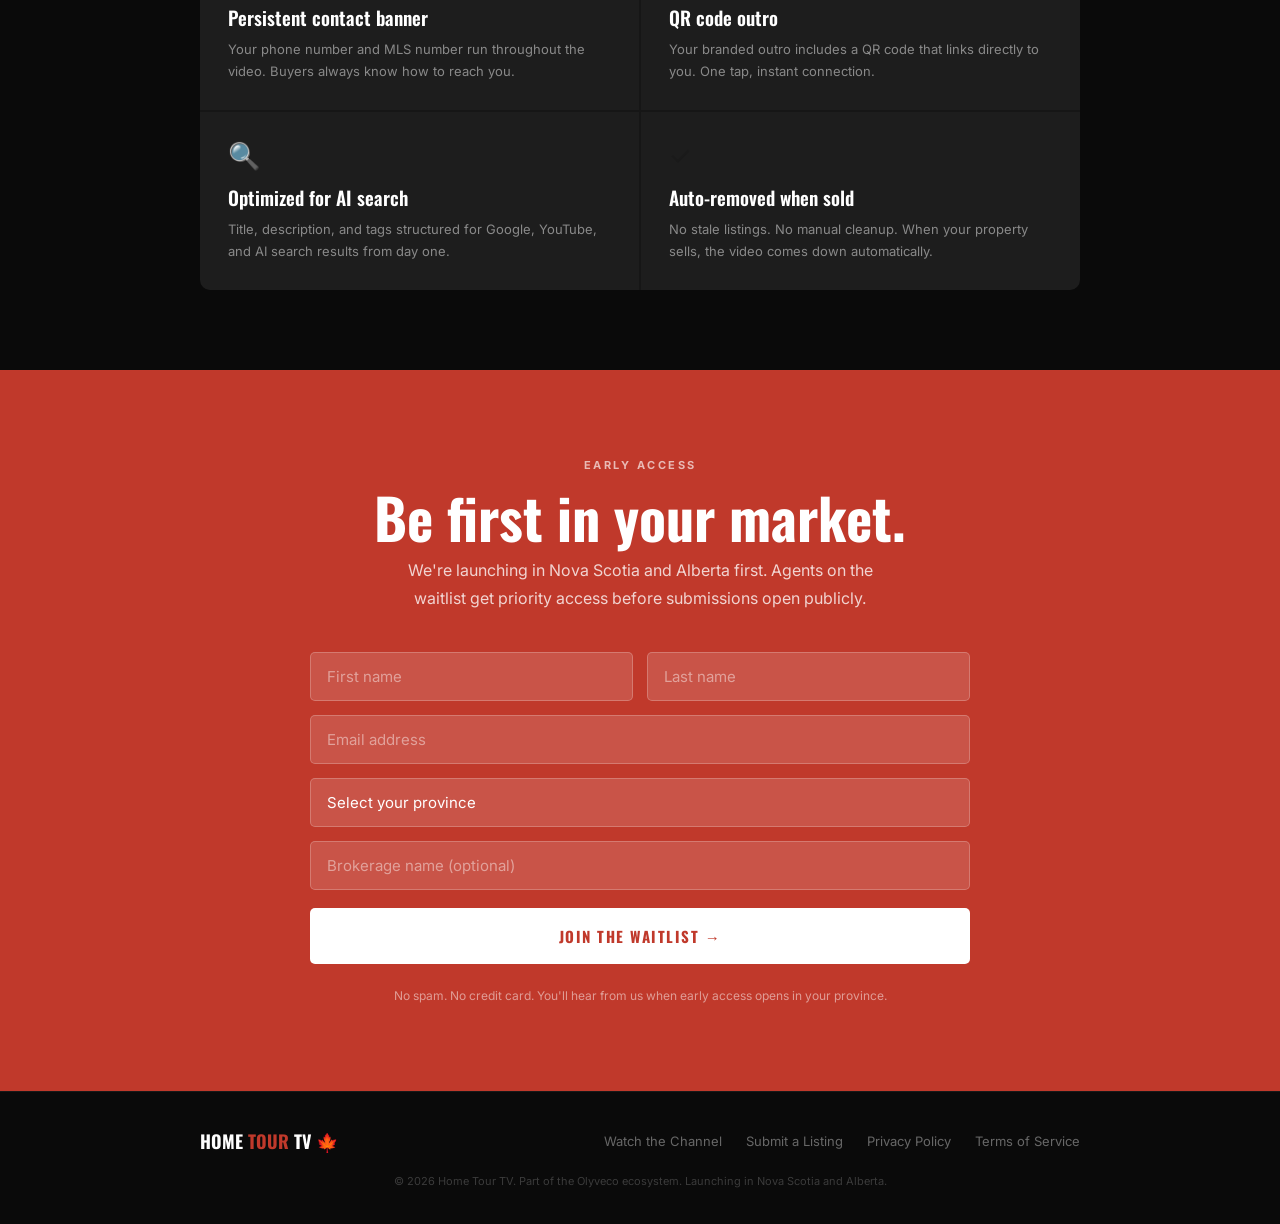
==== commit 5fde7ce9: "Add Privacy Policy and Terms of Service pages Footer links on all pages point to /privacy and /terms" ====
--- a/index.html
+++ b/index.html
@@ -216,10 +216,11 @@
     <div class="footer-nav">
       <a href="https://www.youtube.com/@HomeTourTV" target="_blank" rel="noopener">Watch the Channel</a>
       <a href="https://submityourlisting.ca">Submit a Listing</a>
-      <a href="https://olyveco.com">Olyveco</a>
-    </div>
-  </div>
-  <p class="footer-copy">&#169; 2026 Home Tour TV. Part of the Olyveco ecosystem. Launching in Nova Scotia and Alberta.</p>
+      <a href="/privacy">Privacy Policy</a>
+      <a href="/terms">Terms of Service</a>
+    </div>
+  </div>
+  <p class="footer-copy">&#169; 2026 Home Tour TV. Part of the <a href="https://olyveco.com" style="color:inherit;text-decoration:none;">Olyveco</a> ecosystem. Launching in Nova Scotia and Alberta.</p>
 </footer>
 
 <!-- GA4 — replace G-XXXXXXXXXX with your Measurement ID -->
--- a/css/styles.css
+++ b/css/styles.css
@@ -660,6 +660,110 @@
   text-align: center;
 }
 
+/* === Legal Pages === */
+.legal-page {
+  padding: 120px 40px 80px;
+  max-width: 780px;
+  margin: 0 auto;
+}
+
+.legal-breadcrumb {
+  font-size: 13px;
+  color: var(--muted);
+  margin-bottom: 12px;
+}
+
+.legal-breadcrumb a {
+  color: var(--muted);
+  text-decoration: none;
+}
+
+.legal-breadcrumb a:hover { color: var(--red); }
+
+.legal-page h1 {
+  font-family: 'Oswald', sans-serif;
+  font-weight: 700;
+  font-size: clamp(32px, 4vw, 48px);
+  margin-bottom: 8px;
+}
+
+.legal-meta {
+  font-size: 13px;
+  color: var(--muted);
+  margin-bottom: 48px;
+  padding-bottom: 24px;
+  border-bottom: 1px solid #e0e0e0;
+}
+
+.legal-wrap h2 {
+  font-family: 'Oswald', sans-serif;
+  font-weight: 600;
+  font-size: 22px;
+  margin: 40px 0 12px;
+  color: var(--text);
+}
+
+.legal-wrap h3 {
+  font-family: 'Oswald', sans-serif;
+  font-weight: 600;
+  font-size: 17px;
+  margin: 24px 0 8px;
+  color: var(--text);
+}
+
+.legal-wrap p {
+  font-size: 15px;
+  color: var(--muted);
+  line-height: 1.75;
+  margin-bottom: 12px;
+}
+
+.legal-wrap ul {
+  margin: 0 0 16px 20px;
+  font-size: 15px;
+  color: var(--muted);
+  line-height: 1.75;
+}
+
+.legal-wrap ul li {
+  margin-bottom: 4px;
+}
+
+.legal-wrap a {
+  color: var(--red);
+  text-decoration: none;
+}
+
+.legal-wrap a:hover { text-decoration: underline; }
+
+.legal-table {
+  width: 100%;
+  border-collapse: collapse;
+  margin: 16px 0 24px;
+  font-size: 14px;
+}
+
+.legal-table th,
+.legal-table td {
+  text-align: left;
+  padding: 10px 14px;
+  border-bottom: 1px solid #e0e0e0;
+}
+
+.legal-table th {
+  font-weight: 600;
+  color: var(--text);
+  background: var(--gray);
+}
+
+.legal-table td {
+  color: var(--muted);
+}
+
+.nav-logo-link {
+  text-decoration: none;
+}
+
 /* === Mobile: < 768px === */
 @media (max-width: 767px) {
   nav { padding: 12px 20px; }
@@ -718,6 +822,8 @@
   .footer-nav { flex-wrap: wrap; justify-content: center; }
 
   .dark-section { padding: 60px 24px; }
+
+  .legal-page { padding: 100px 24px 60px; }
 }
 
 /* === Tablet: 768px–1023px === */
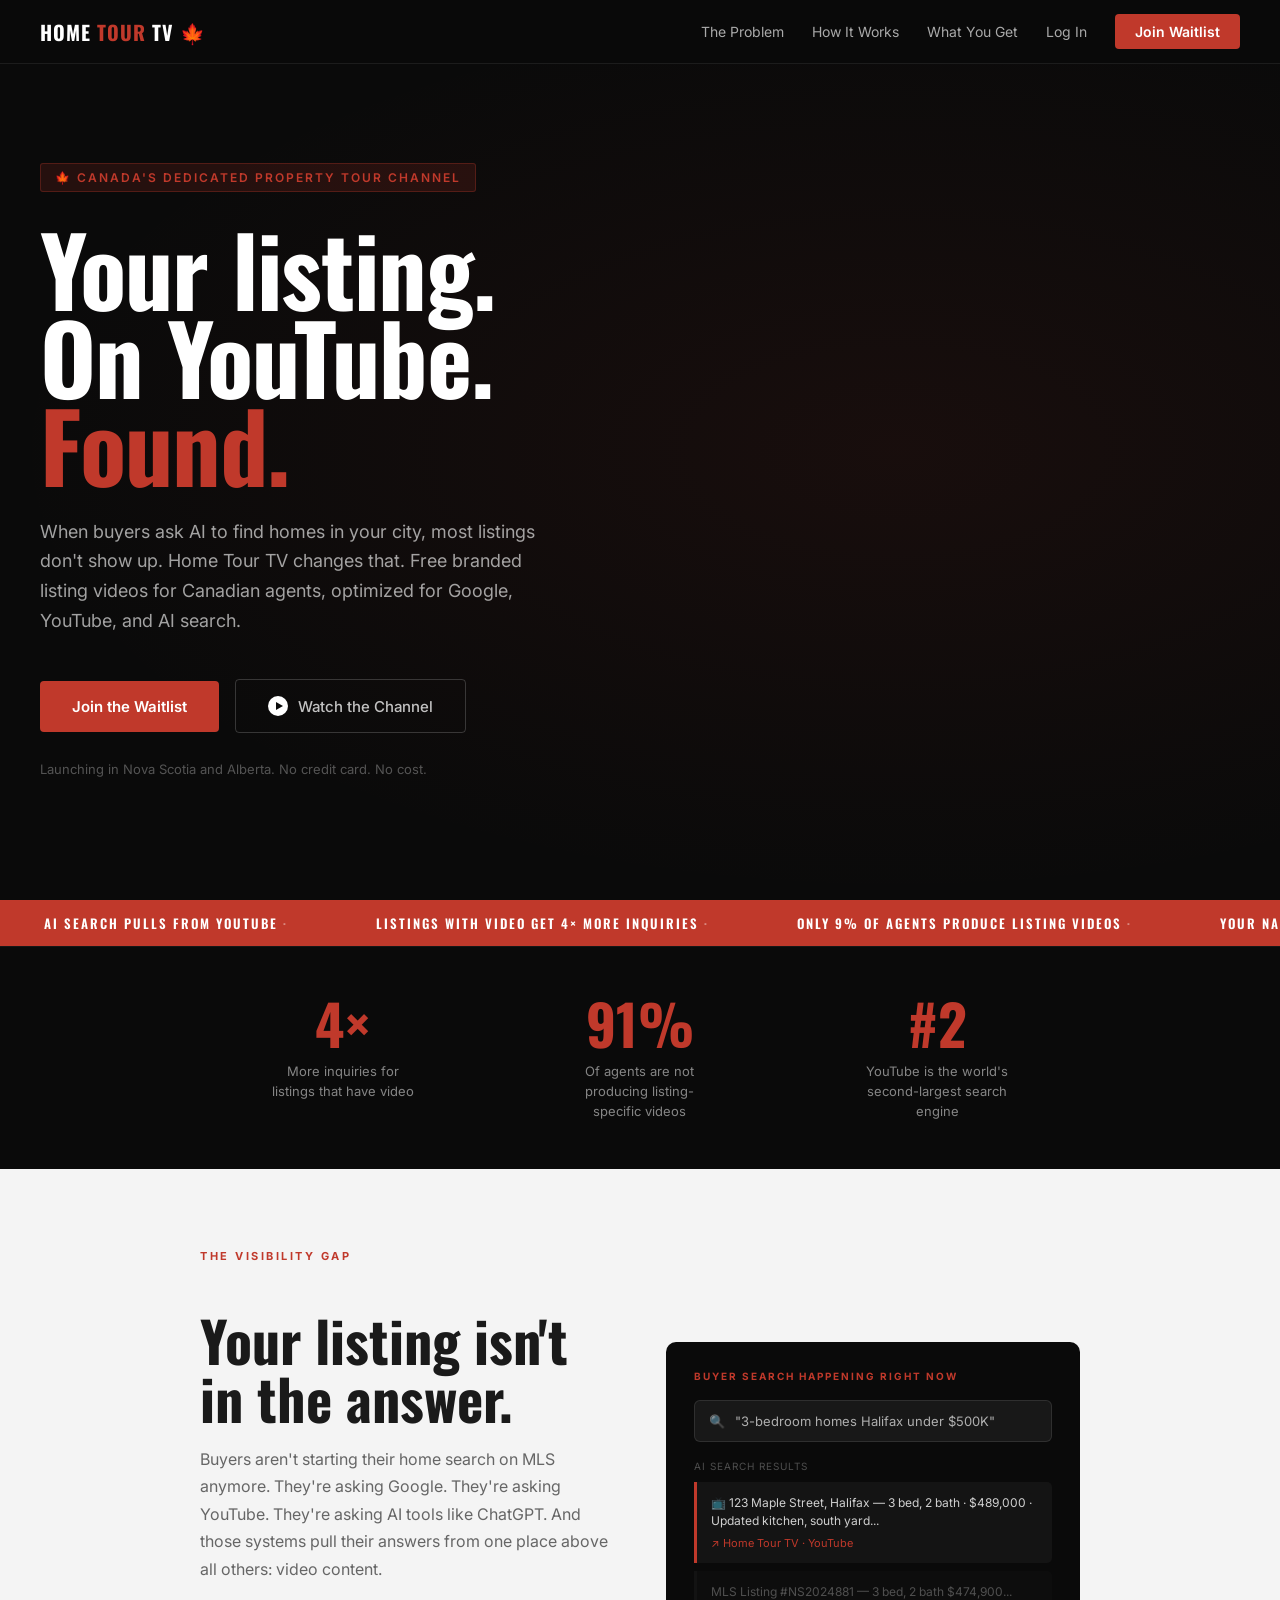
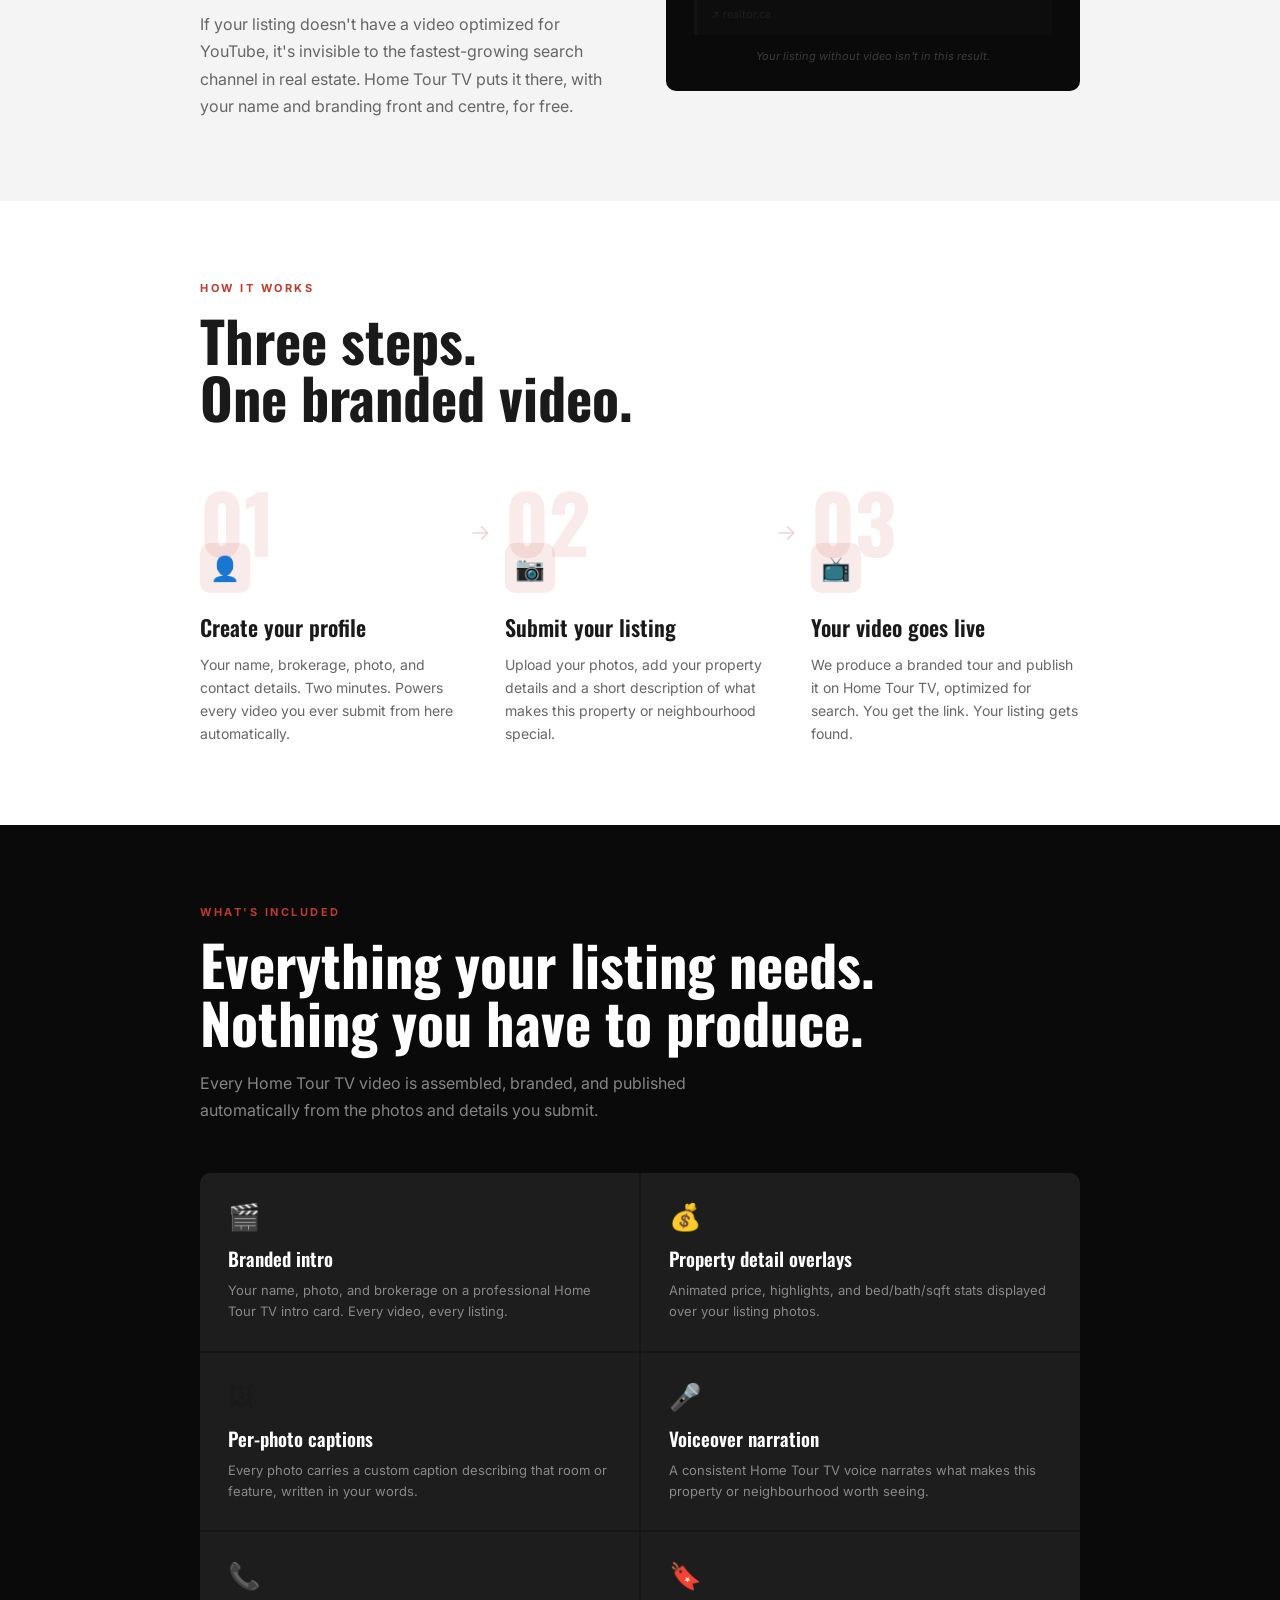
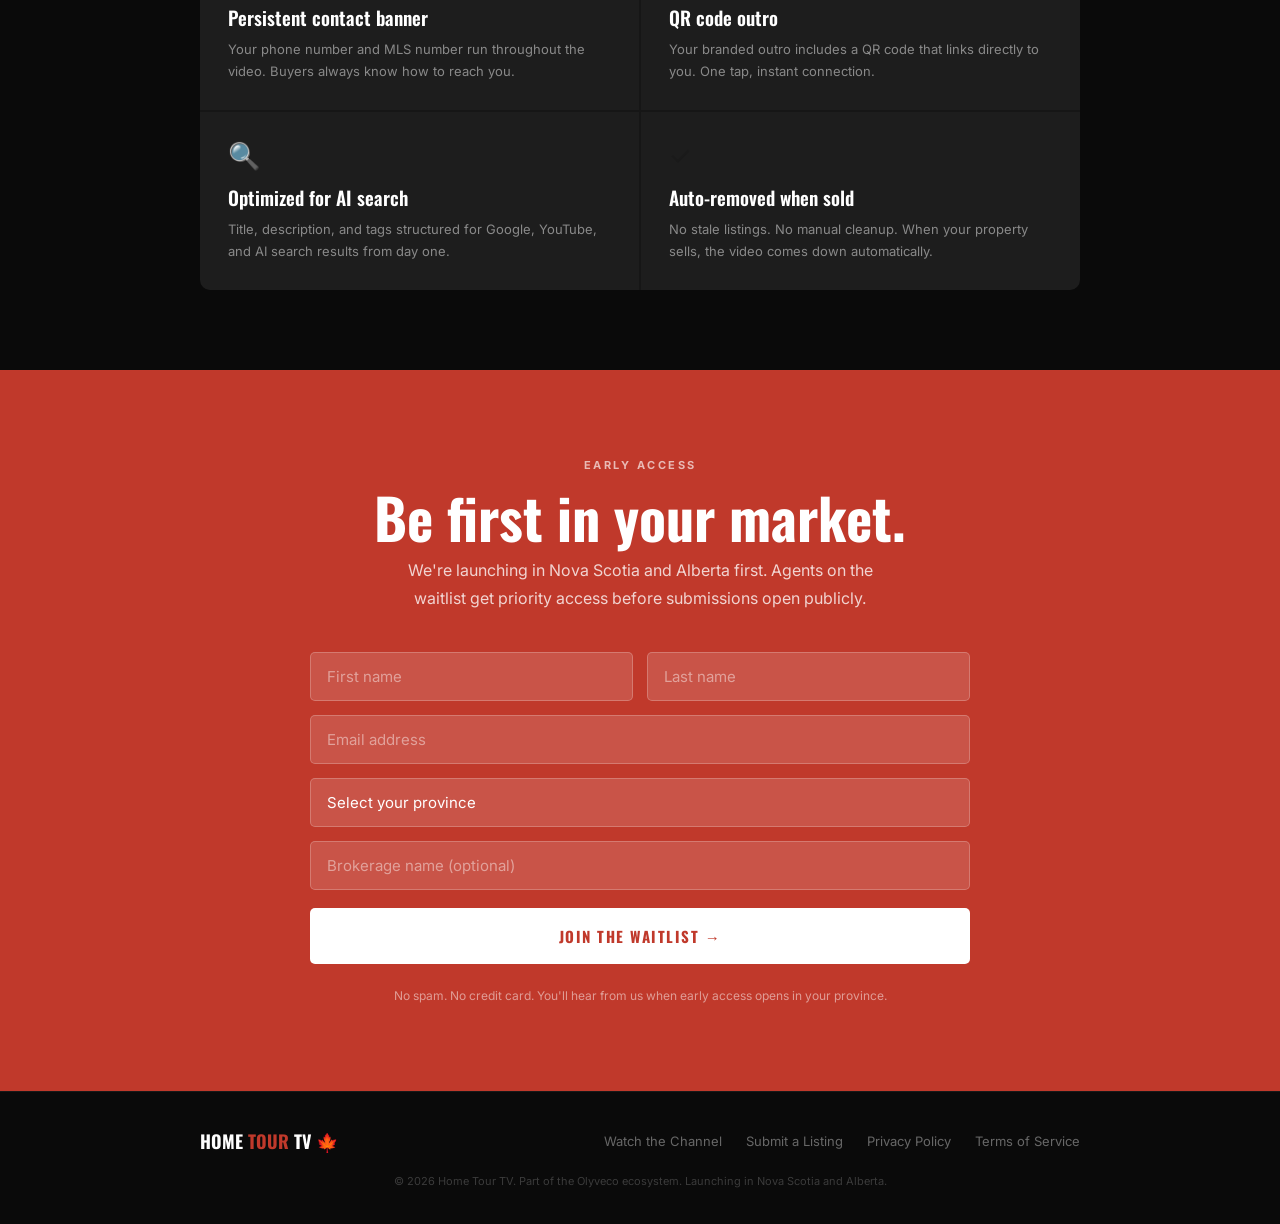
==== commit 3f01ea2b: "Add Log In link to nav across all pages Links to submityourlisting.ca/login. Also reinforces the bra" ====
--- a/index.html
+++ b/index.html
@@ -23,6 +23,7 @@
     <a href="#problem">The Problem</a>
     <a href="#how">How It Works</a>
     <a href="#features">What You Get</a>
+    <a href="https://submityourlisting.ca/login">Log In</a>
     <a href="#waitlist" class="nav-cta" data-track="cta_click">Join Waitlist</a>
   </div>
 </nav>
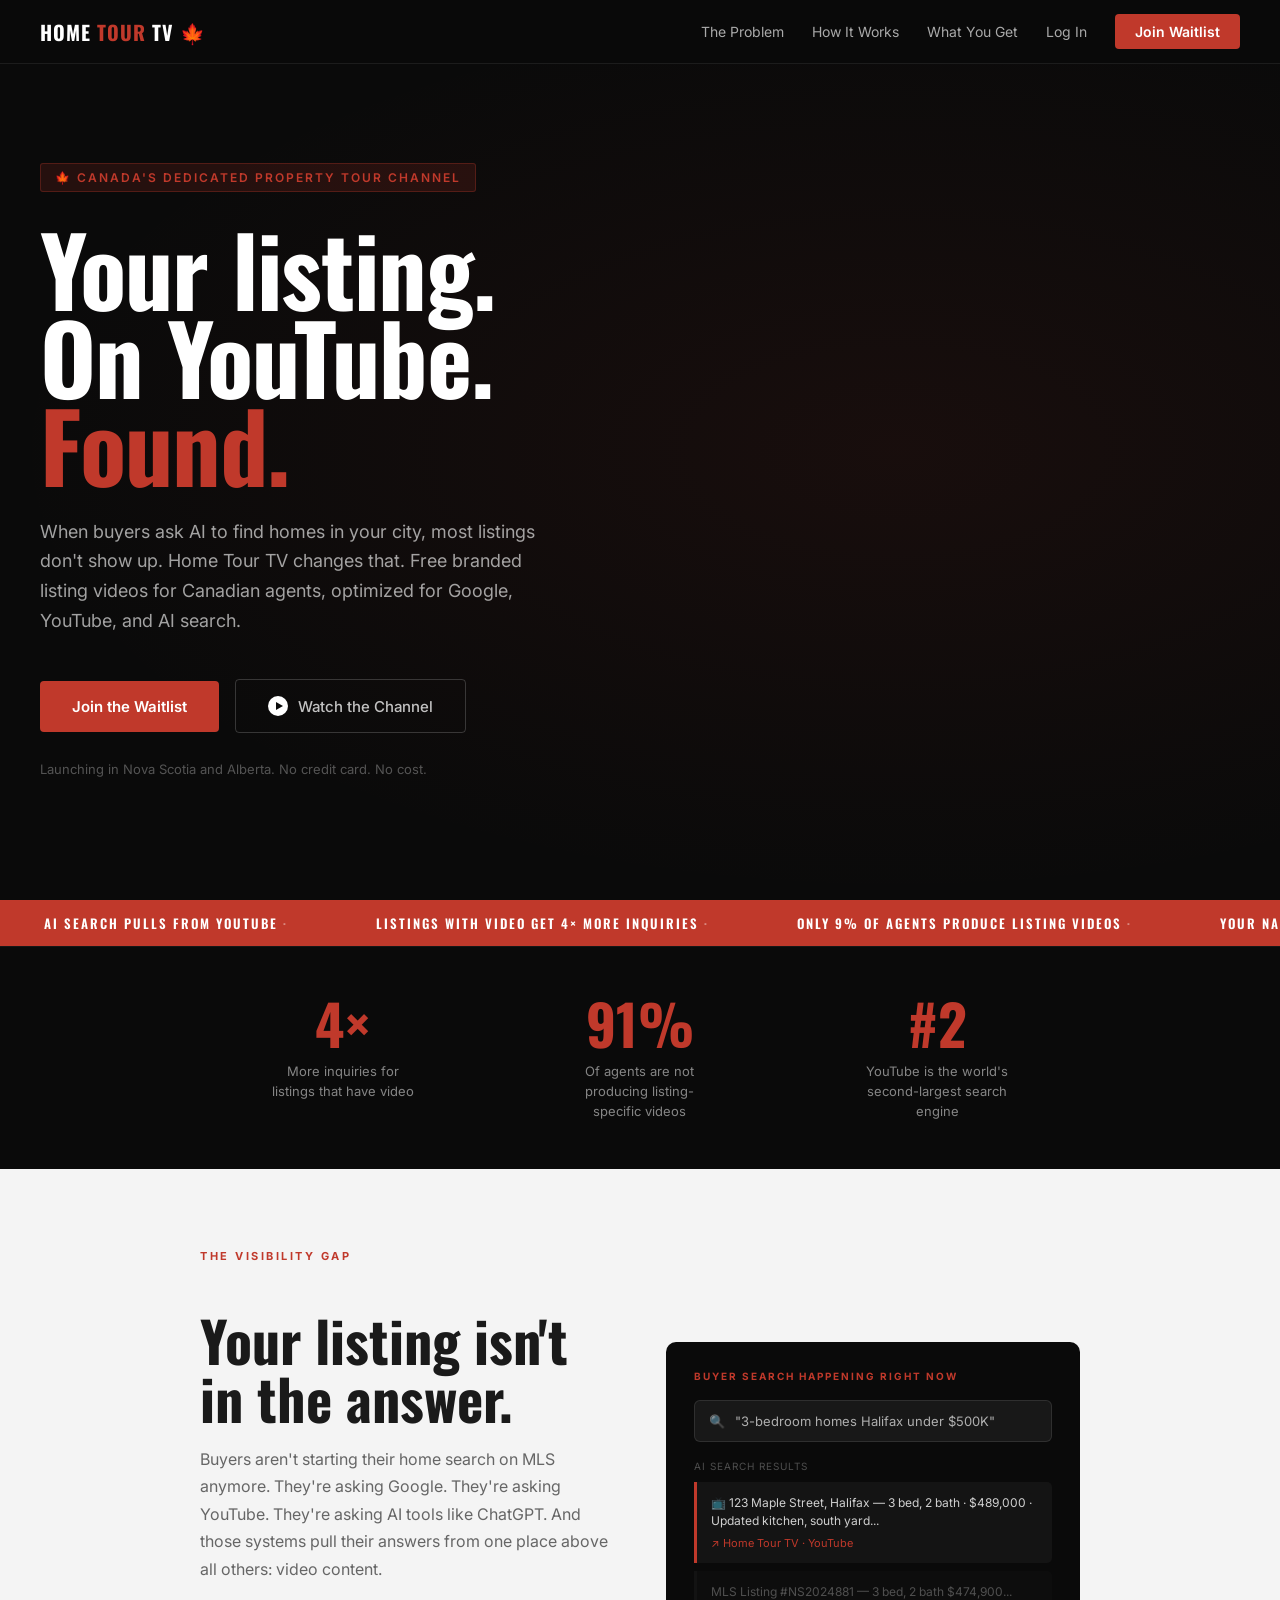
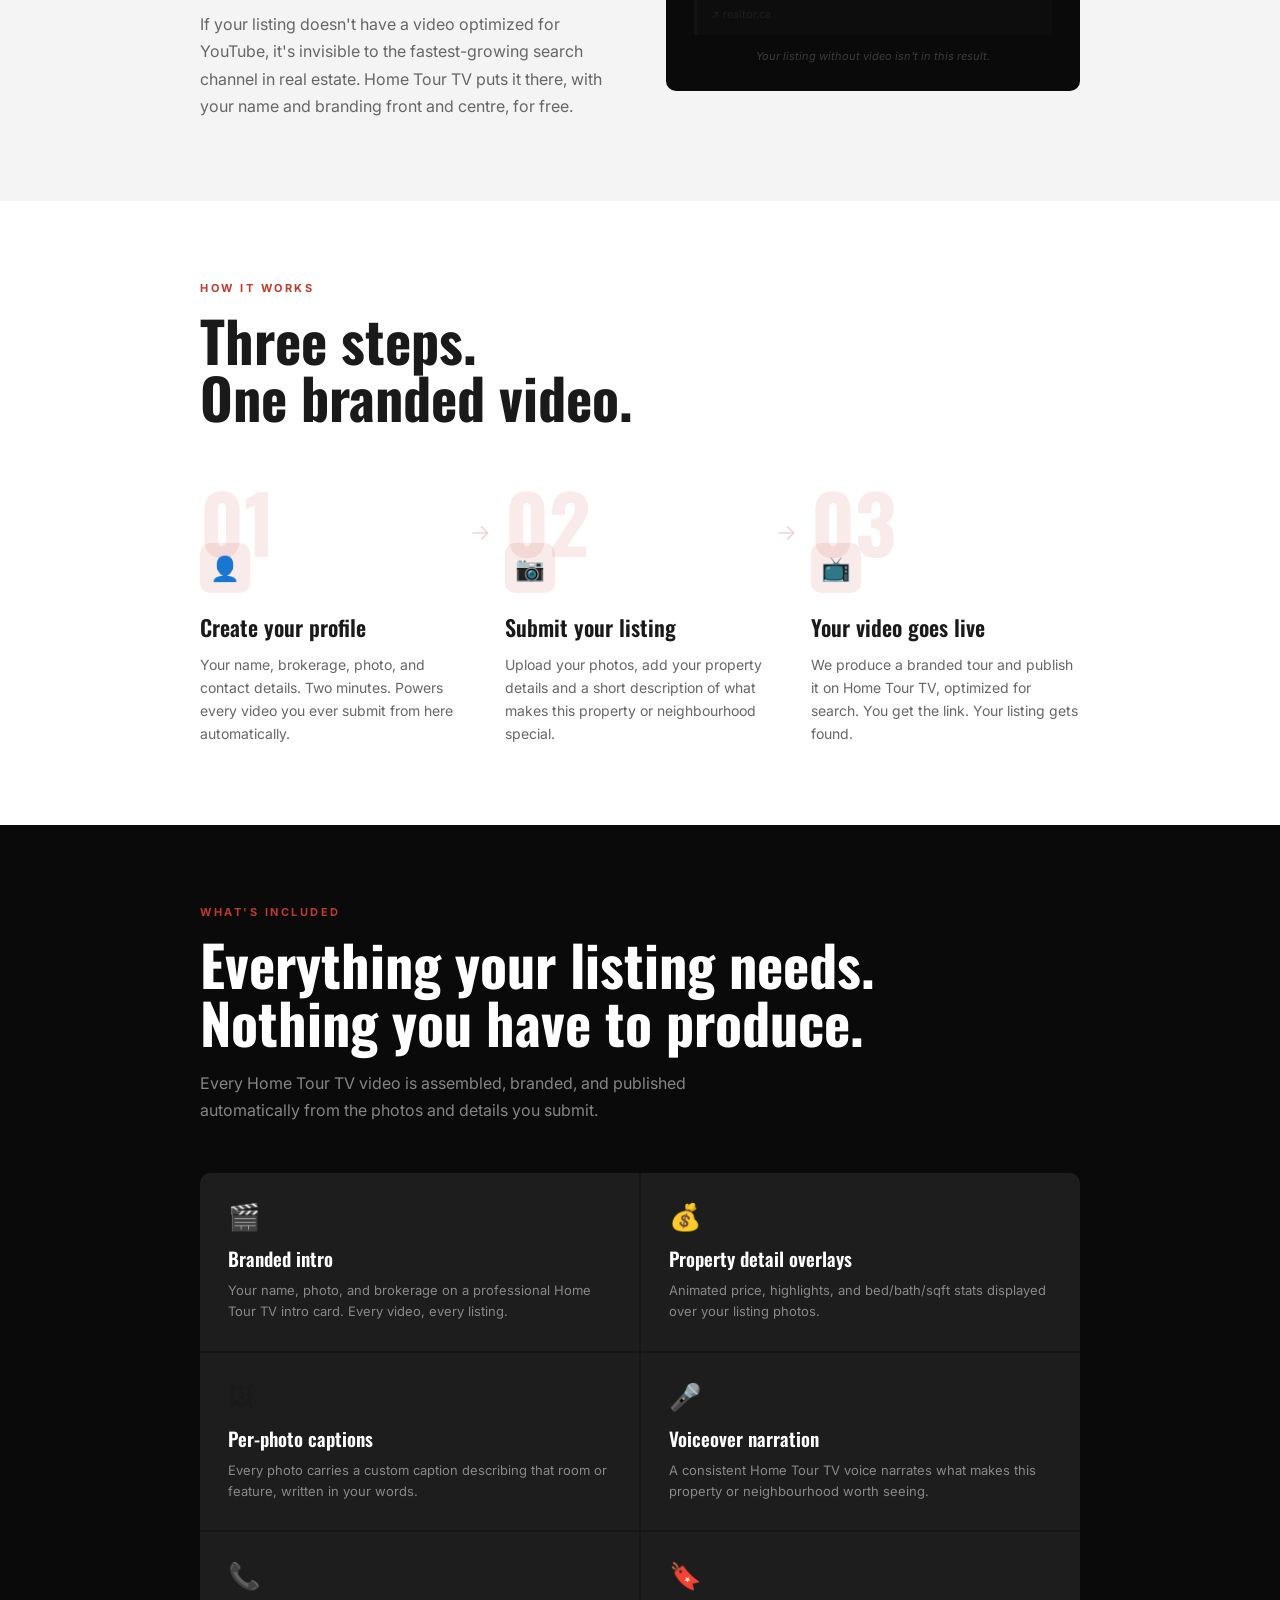
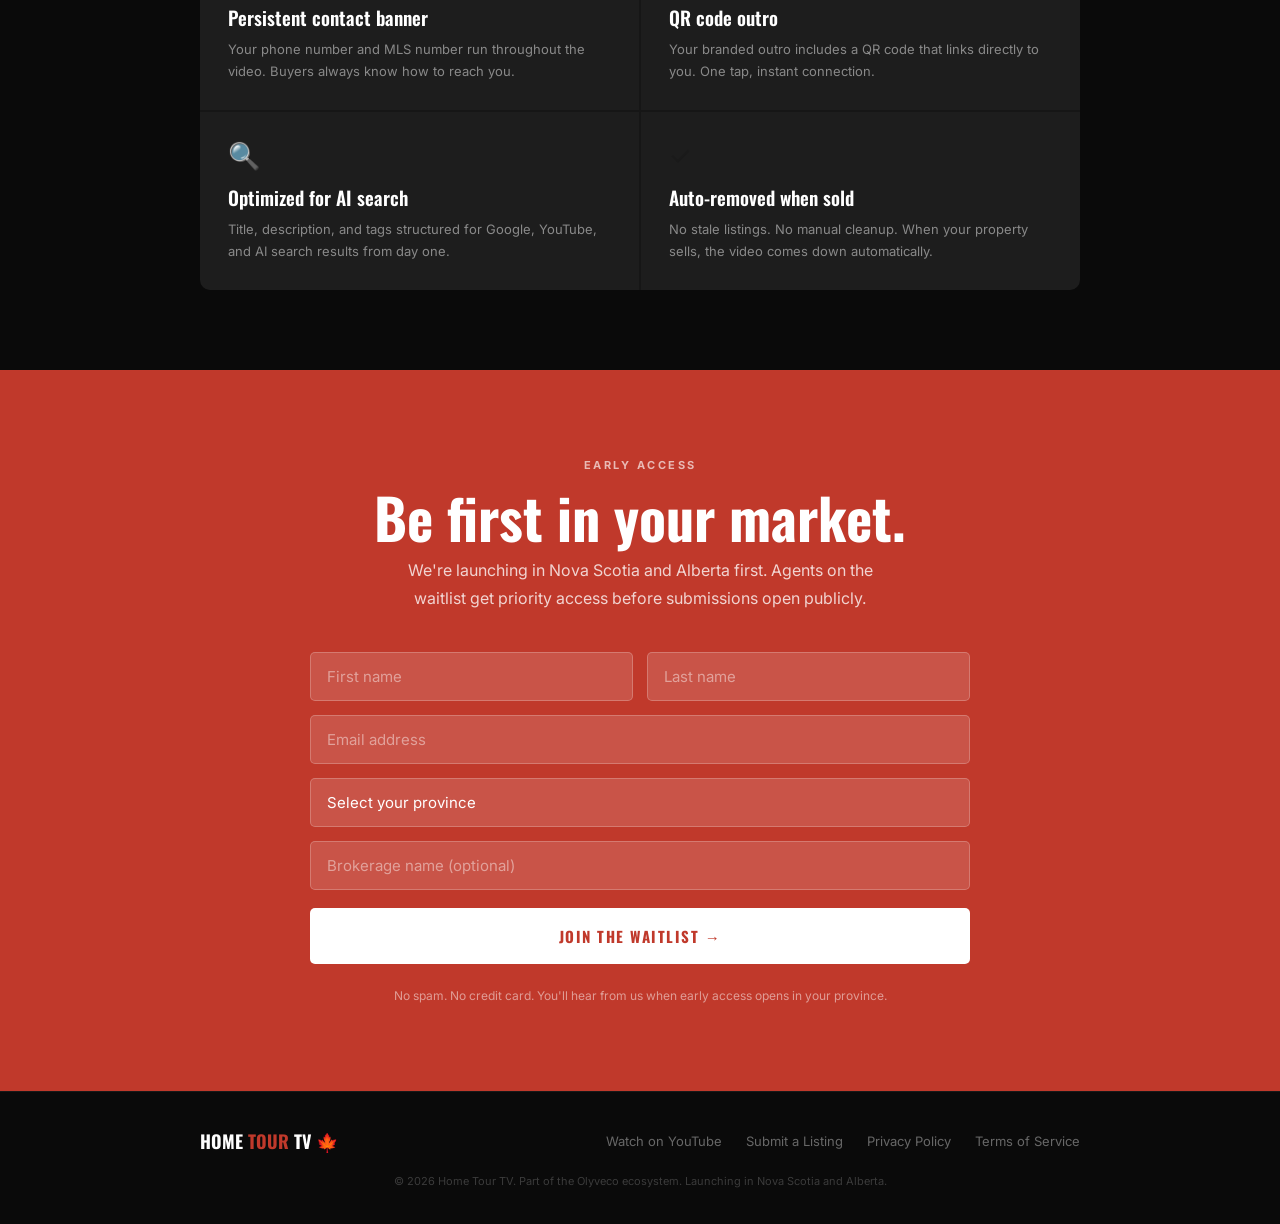
==== commit 6f97aad0: "Strengthen privacy policy for YouTube audit evidence - Hyperlink the Google Privacy Policy (was plai" ====
--- a/index.html
+++ b/index.html
@@ -215,10 +215,10 @@
   <div class="footer-row">
     <div class="footer-brand">HOME <span>TOUR</span> TV &#127809;</div>
     <div class="footer-nav">
-      <a href="https://www.youtube.com/@HomeTourTV" target="_blank" rel="noopener">Watch the Channel</a>
+      <a href="https://www.youtube.com/@HomeTourTV" target="_blank" rel="noopener">Watch on YouTube</a>
       <a href="https://submityourlisting.ca">Submit a Listing</a>
-      <a href="/privacy">Privacy Policy</a>
-      <a href="/terms">Terms of Service</a>
+      <a href="/privacy-policy">Privacy Policy</a>
+      <a href="/terms-of-service">Terms of Service</a>
     </div>
   </div>
   <p class="footer-copy">&#169; 2026 Home Tour TV. Part of the <a href="https://olyveco.com" style="color:inherit;text-decoration:none;">Olyveco</a> ecosystem. Launching in Nova Scotia and Alberta.</p>
--- a/css/styles.css
+++ b/css/styles.css
@@ -663,8 +663,19 @@
 /* === Legal Pages === */
 .legal-page {
   padding: 120px 40px 80px;
-  max-width: 780px;
+  max-width: 680px;
   margin: 0 auto;
+}
+
+.legal-banner {
+  background: var(--red);
+  color: var(--white);
+  border-radius: 6px;
+  padding: 14px 18px;
+  margin-bottom: 32px;
+  font-size: 14px;
+  line-height: 1.55;
+  font-weight: 500;
 }
 
 .legal-breadcrumb {
